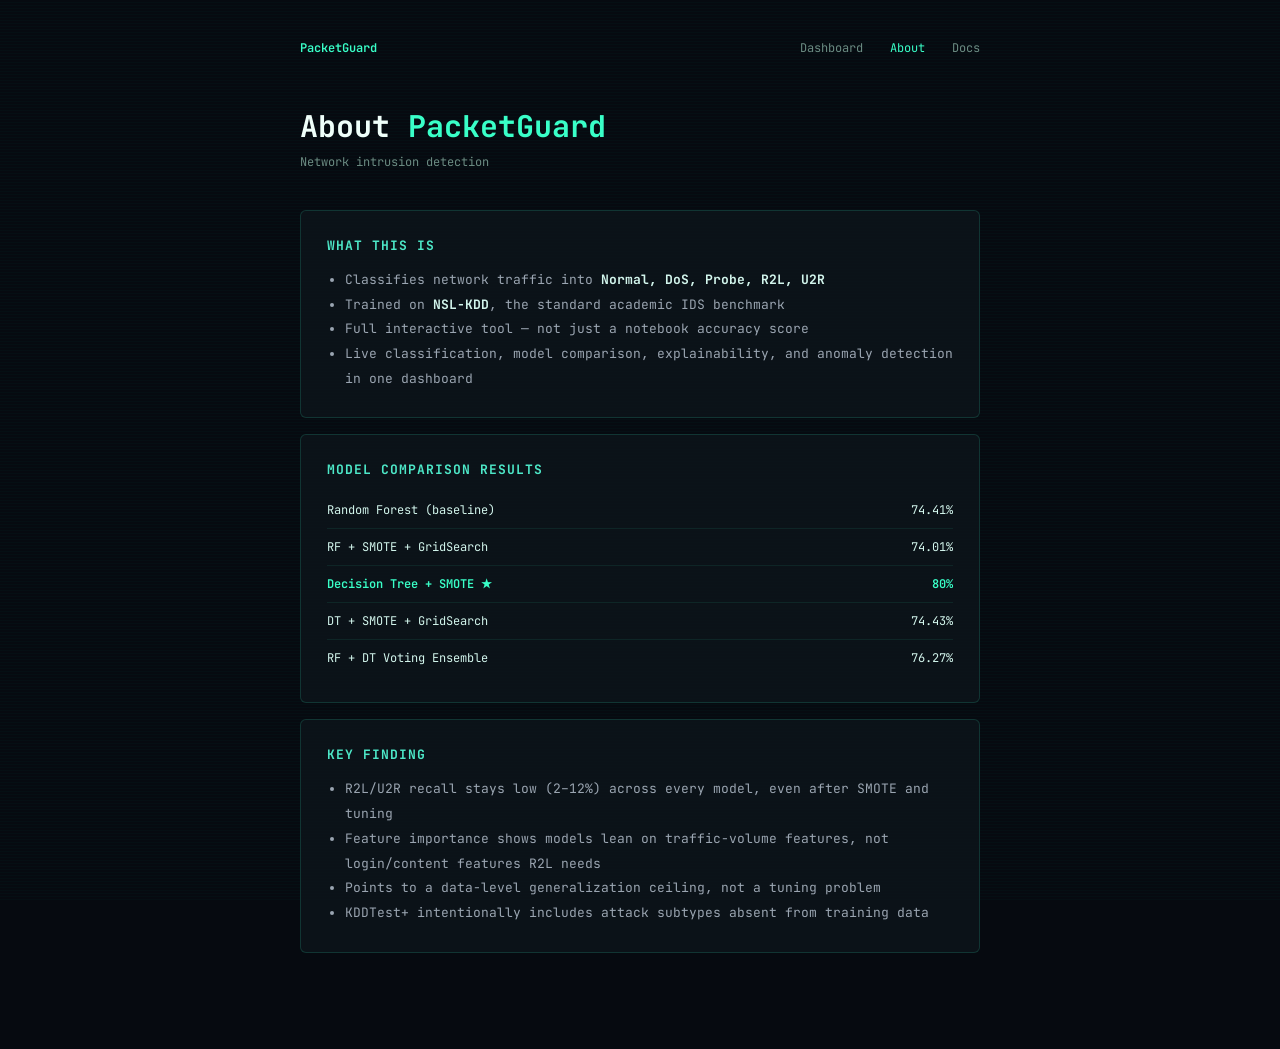
==== templates/about.html @ b3741411 "Update landing stats, about page bullets, remove tech stack" ====
<!DOCTYPE html>
<html>
<head>
    <title>About — PacketGuard</title>
    <link rel="preconnect" href="https://fonts.googleapis.com">
    <link href="https://fonts.googleapis.com/css2?family=JetBrains+Mono:wght@400;500;600;700&display=swap" rel="stylesheet">
    <style>
        * { box-sizing: border-box; }
        html, body {
            margin: 0; min-height: 100vh; font-family: 'JetBrains Mono', monospace;
            background: #060A10; color: #D2F5EC; position: relative;
        }
        body::before {
            content: ""; position: fixed; inset: 0;
            background: repeating-linear-gradient(0deg, rgba(0,255,200,0.025) 0px, rgba(0,255,200,0.025) 1px, transparent 1px, transparent 3px);
            pointer-events: none; z-index: 1;
        }
        .wrap { max-width: 720px; margin: 0 auto; padding: 40px 20px 80px; position: relative; z-index: 2; }
        nav { display: flex; justify-content: space-between; align-items: center; font-size: 12px; margin-bottom: 50px; }
        nav a { color: #6B8B82; text-decoration: none; margin-left: 20px; }
        nav a.active { color: #39FFC8; }
        .brand { color: #39FFC8 !important; font-weight: 600; margin-left: 0 !important; }

        h1 { font-weight: 700; font-size: 30px; color: #EFFFFA; margin: 0 0 8px; }
        h1 span { color: #39FFC8; }
        .subhead { font-size: 12px; color: #6B8B82; margin: 0 0 40px; }

        .card {
            background: rgba(13,20,26,0.85); border: 1px solid rgba(57,255,200,0.15);
            border-radius: 6px; padding: 26px; margin-bottom: 16px;
        }
        .card h2 {
            font-size: 13px; text-transform: uppercase; letter-spacing: 1px;
            color: #4DE8C8; margin: 0 0 14px;
        }
        .card ul { font-size: 13px; color: #9AA5B1; line-height: 1.9; margin: 0; padding-left: 18px; }
        .card ul strong { color: #D2F5EC; }

        .comparison-row {
            display: flex; justify-content: space-between; font-size: 12px;
            padding: 10px 0; border-bottom: 1px solid rgba(57,255,200,0.08);
        }
        .comparison-row:last-child { border-bottom: none; }
        .comparison-row .best { color: #39FFC8; font-weight: 600; }
    </style>
</head>
<body>
<div class="wrap">
    <nav>
        <a href="/" class="brand">PacketGuard</a>
        <div>
            <a href="/dashboard">Dashboard</a>
            <a href="/about" class="active">About</a>
            <a href="/docs">Docs</a>
        </div>
    </nav>

    <h1>About <span>PacketGuard</span></h1>
    <p class="subhead">Network intrusion detection</p>

    <div class="card">
        <h2>What This Is</h2>
        <ul>
            <li>Classifies network traffic into <strong>Normal, DoS, Probe, R2L, U2R</strong></li>
            <li>Trained on <strong>NSL-KDD</strong>, the standard academic IDS benchmark</li>
            <li>Full interactive tool — not just a notebook accuracy score</li>
            <li>Live classification, model comparison, explainability, and anomaly detection in one dashboard</li>
        </ul>
    </div>

    <div class="card">
        <h2>Model Comparison Results</h2>
        <div class="comparison-row"><span>Random Forest (baseline)</span><span>74.41%</span></div>
        <div class="comparison-row"><span>RF + SMOTE + GridSearch</span><span>74.01%</span></div>
        <div class="comparison-row"><span class="best">Decision Tree + SMOTE ★</span><span class="best">80%</span></div>
        <div class="comparison-row"><span>DT + SMOTE + GridSearch</span><span>74.43%</span></div>
        <div class="comparison-row"><span>RF + DT Voting Ensemble</span><span>76.27%</span></div>
    </div>

    <div class="card">
        <h2>Key Finding</h2>
        <ul>
            <li>R2L/U2R recall stays low (2–12%) across every model, even after SMOTE and tuning</li>
            <li>Feature importance shows models lean on traffic-volume features, not login/content features R2L needs</li>
            <li>Points to a data-level generalization ceiling, not a tuning problem</li>
            <li>KDDTest+ intentionally includes attack subtypes absent from training data</li>
        </ul>
    </div>
</div>
</body>
</html>
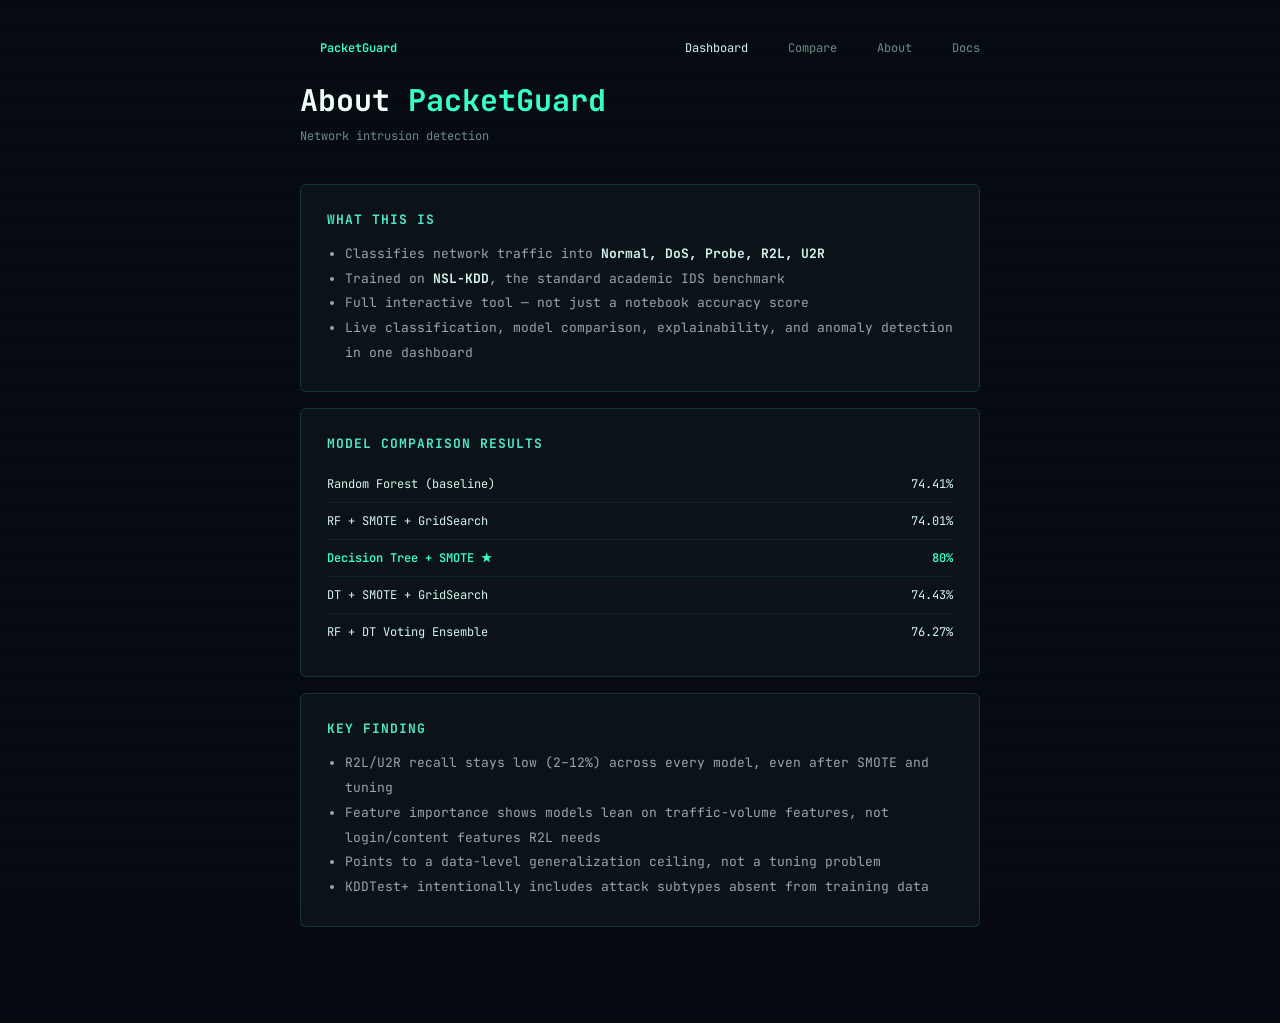
==== commit d0844f8b: "Update landing stats, about page bullets, remove tech stack" ====
--- a/templates/about.html
+++ b/templates/about.html
@@ -46,14 +46,17 @@
 </head>
 <body>
 <div class="wrap">
-    <nav>
-        <a href="/" class="brand">PacketGuard</a>
-        <div>
-            <a href="/dashboard">Dashboard</a>
-            <a href="/about" class="active">About</a>
-            <a href="/docs">Docs</a>
-        </div>
-    </nav>
+    <nav style="max-width:720px; margin:0 auto 24px; display:flex; justify-content:space-between; align-items:center; font-size:12px; position:relative; z-index:2;">
+    <a href="/" style="color:#39FFC8; text-decoration:none; font-weight:600;">
+        PacketGuard
+    </a>
+    <div style="display:flex; gap:20px;">
+        <a href="/dashboard" style="color:#D2F5EC; text-decoration:none;">Dashboard</a>
+        <a href="/compare" style="color:#6B8B82; text-decoration:none;">Compare</a>
+        <a href="/about" style="color:#6B8B82; text-decoration:none;">About</a>
+        <a href="/docs" style="color:#6B8B82; text-decoration:none;">Docs</a>
+    </div>
+</nav>
 
     <h1>About <span>PacketGuard</span></h1>
     <p class="subhead">Network intrusion detection</p>
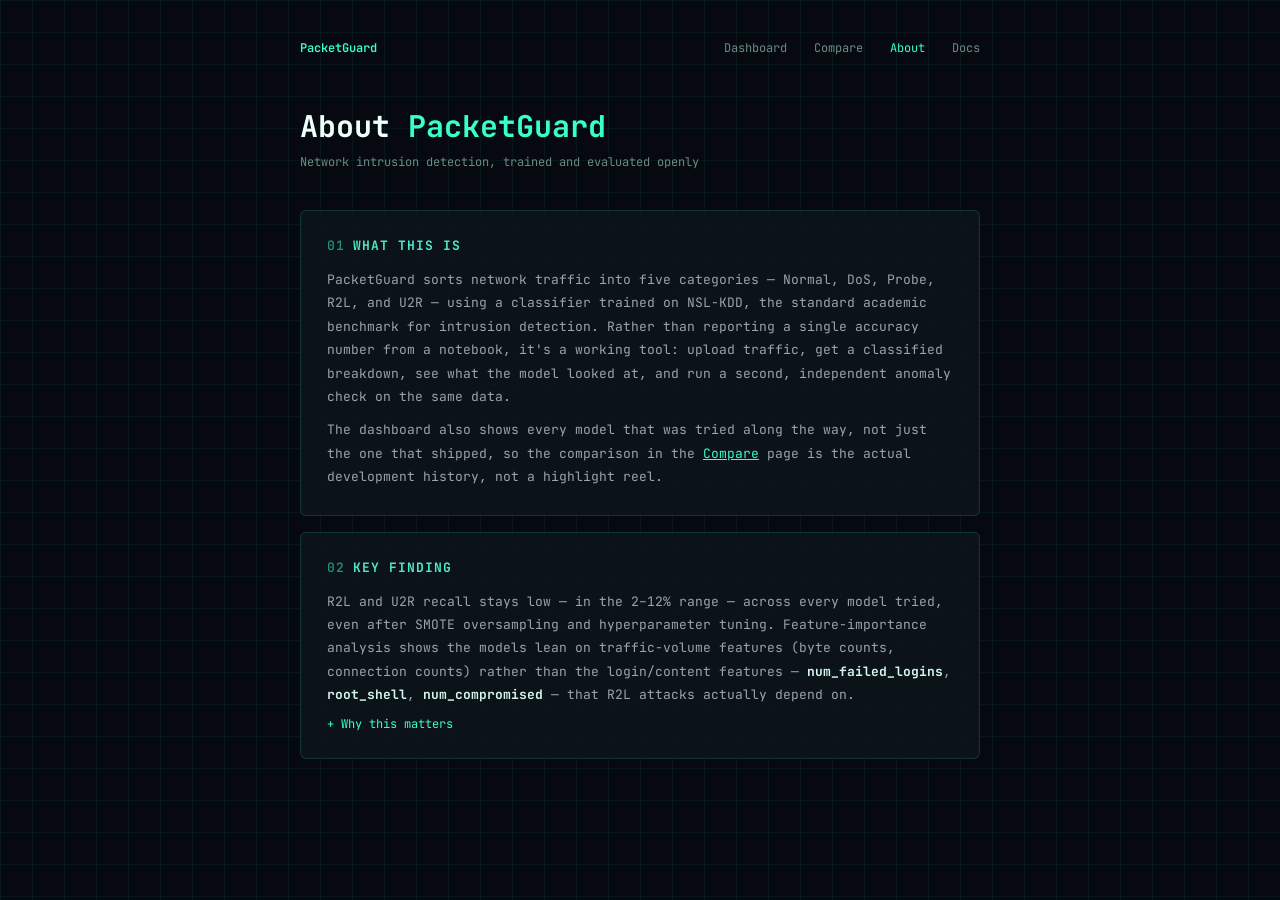
==== commit 45cf9067: "Update visuals" ====
--- a/templates/about.html
+++ b/templates/about.html
@@ -12,7 +12,10 @@
         }
         body::before {
             content: ""; position: fixed; inset: 0;
-            background: repeating-linear-gradient(0deg, rgba(0,255,200,0.025) 0px, rgba(0,255,200,0.025) 1px, transparent 1px, transparent 3px);
+            background-image:
+                linear-gradient(rgba(57,255,200,0.05) 1px, transparent 1px),
+                linear-gradient(90deg, rgba(57,255,200,0.05) 1px, transparent 1px);
+            background-size: 32px 32px;
             pointer-events: none; z-index: 1;
         }
         .wrap { max-width: 720px; margin: 0 auto; padding: 40px 20px 80px; position: relative; z-index: 2; }
@@ -31,63 +34,68 @@
         }
         .card h2 {
             font-size: 13px; text-transform: uppercase; letter-spacing: 1px;
-            color: #4DE8C8; margin: 0 0 14px;
+            color: #4DE8C8; margin: 0 0 14px; display: flex; align-items: center;
         }
-        .card ul { font-size: 13px; color: #9AA5B1; line-height: 1.9; margin: 0; padding-left: 18px; }
-        .card ul strong { color: #D2F5EC; }
+        .sec-num { color: #39FFC8; opacity: 0.55; margin-right: 8px; font-weight: 500; }
+        .card p, .card ul { font-size: 13px; color: #9AA5B1; line-height: 1.8; margin: 0 0 10px; padding-left: 0; }
+        .card ul { padding-left: 18px; }
+        .card p:last-child, .card ul:last-child { margin-bottom: 0; }
+        .card strong { color: #D2F5EC; }
 
-        .comparison-row {
-            display: flex; justify-content: space-between; font-size: 12px;
-            padding: 10px 0; border-bottom: 1px solid rgba(57,255,200,0.08);
+        details.exp summary { list-style: none; cursor: pointer; color: #39FFC8; font-size: 12px; margin-top: 4px; }
+        details.exp summary::-webkit-details-marker { display: none; }
+        details.exp summary::before { content: "+ "; }
+        details.exp[open] summary::before { content: "– "; }
+        details.exp .exp-body {
+            font-size: 12px; color: #8FB5AC; line-height: 1.7; margin-top: 10px;
+            padding-top: 10px; border-top: 1px solid rgba(57,255,200,0.08);
         }
-        .comparison-row:last-child { border-bottom: none; }
-        .comparison-row .best { color: #39FFC8; font-weight: 600; }
     </style>
 </head>
 <body>
 <div class="wrap">
-    <nav style="max-width:720px; margin:0 auto 24px; display:flex; justify-content:space-between; align-items:center; font-size:12px; position:relative; z-index:2;">
-    <a href="/" style="color:#39FFC8; text-decoration:none; font-weight:600;">
-        PacketGuard
-    </a>
-    <div style="display:flex; gap:20px;">
-        <a href="/dashboard" style="color:#D2F5EC; text-decoration:none;">Dashboard</a>
-        <a href="/compare" style="color:#6B8B82; text-decoration:none;">Compare</a>
-        <a href="/about" style="color:#6B8B82; text-decoration:none;">About</a>
-        <a href="/docs" style="color:#6B8B82; text-decoration:none;">Docs</a>
-    </div>
-</nav>
+    <nav>
+        <a href="/" class="brand">PacketGuard</a>
+        <div>
+            <a href="/dashboard">Dashboard</a>
+            <a href="/compare">Compare</a>
+            <a href="/about" class="active">About</a>
+            <a href="/docs">Docs</a>
+        </div>
+    </nav>
 
     <h1>About <span>PacketGuard</span></h1>
-    <p class="subhead">Network intrusion detection</p>
+    <p class="subhead">Network intrusion detection, trained and evaluated openly</p>
 
     <div class="card">
-        <h2>What This Is</h2>
-        <ul>
-            <li>Classifies network traffic into <strong>Normal, DoS, Probe, R2L, U2R</strong></li>
-            <li>Trained on <strong>NSL-KDD</strong>, the standard academic IDS benchmark</li>
-            <li>Full interactive tool — not just a notebook accuracy score</li>
-            <li>Live classification, model comparison, explainability, and anomaly detection in one dashboard</li>
-        </ul>
+        <h2><span class="sec-num">01</span>What This Is</h2>
+        <p>PacketGuard sorts network traffic into five categories — Normal, DoS, Probe, R2L,
+        and U2R — using a classifier trained on NSL-KDD, the standard academic benchmark for
+        intrusion detection. Rather than reporting a single accuracy number from a notebook,
+        it's a working tool: upload traffic, get a classified breakdown, see what the model
+        looked at, and run a second, independent anomaly check on the same data.</p>
+        <p>The dashboard also shows every model that was tried along the way, not just the one
+        that shipped, so the comparison in the <a href="/compare" style="color:#39FFC8;">Compare</a>
+        page is the actual development history, not a highlight reel.</p>
     </div>
 
     <div class="card">
-        <h2>Model Comparison Results</h2>
-        <div class="comparison-row"><span>Random Forest (baseline)</span><span>74.41%</span></div>
-        <div class="comparison-row"><span>RF + SMOTE + GridSearch</span><span>74.01%</span></div>
-        <div class="comparison-row"><span class="best">Decision Tree + SMOTE ★</span><span class="best">80%</span></div>
-        <div class="comparison-row"><span>DT + SMOTE + GridSearch</span><span>74.43%</span></div>
-        <div class="comparison-row"><span>RF + DT Voting Ensemble</span><span>76.27%</span></div>
-    </div>
-
-    <div class="card">
-        <h2>Key Finding</h2>
-        <ul>
-            <li>R2L/U2R recall stays low (2–12%) across every model, even after SMOTE and tuning</li>
-            <li>Feature importance shows models lean on traffic-volume features, not login/content features R2L needs</li>
-            <li>Points to a data-level generalization ceiling, not a tuning problem</li>
-            <li>KDDTest+ intentionally includes attack subtypes absent from training data</li>
-        </ul>
+        <h2><span class="sec-num">02</span>Key Finding</h2>
+        <p>R2L and U2R recall stays low — in the 2–12% range — across every model tried, even
+        after SMOTE oversampling and hyperparameter tuning. Feature-importance analysis shows
+        the models lean on traffic-volume features (byte counts, connection counts) rather than
+        the login/content features — <strong>num_failed_logins</strong>, <strong>root_shell</strong>,
+        <strong>num_compromised</strong> — that R2L attacks actually depend on.</p>
+        <details class="exp">
+            <summary>Why this matters</summary>
+            <div class="exp-body">
+                This points to a data-level ceiling rather than a tuning problem: NSL-KDD's
+                <strong>KDDTest+</strong> split intentionally includes attack subtypes that never
+                appear in training, specifically to expose models that only memorize known
+                patterns instead of generalizing. No amount of hyperparameter search fixes a gap
+                in what the training data contains.
+            </div>
+        </details>
     </div>
 </div>
 </body>
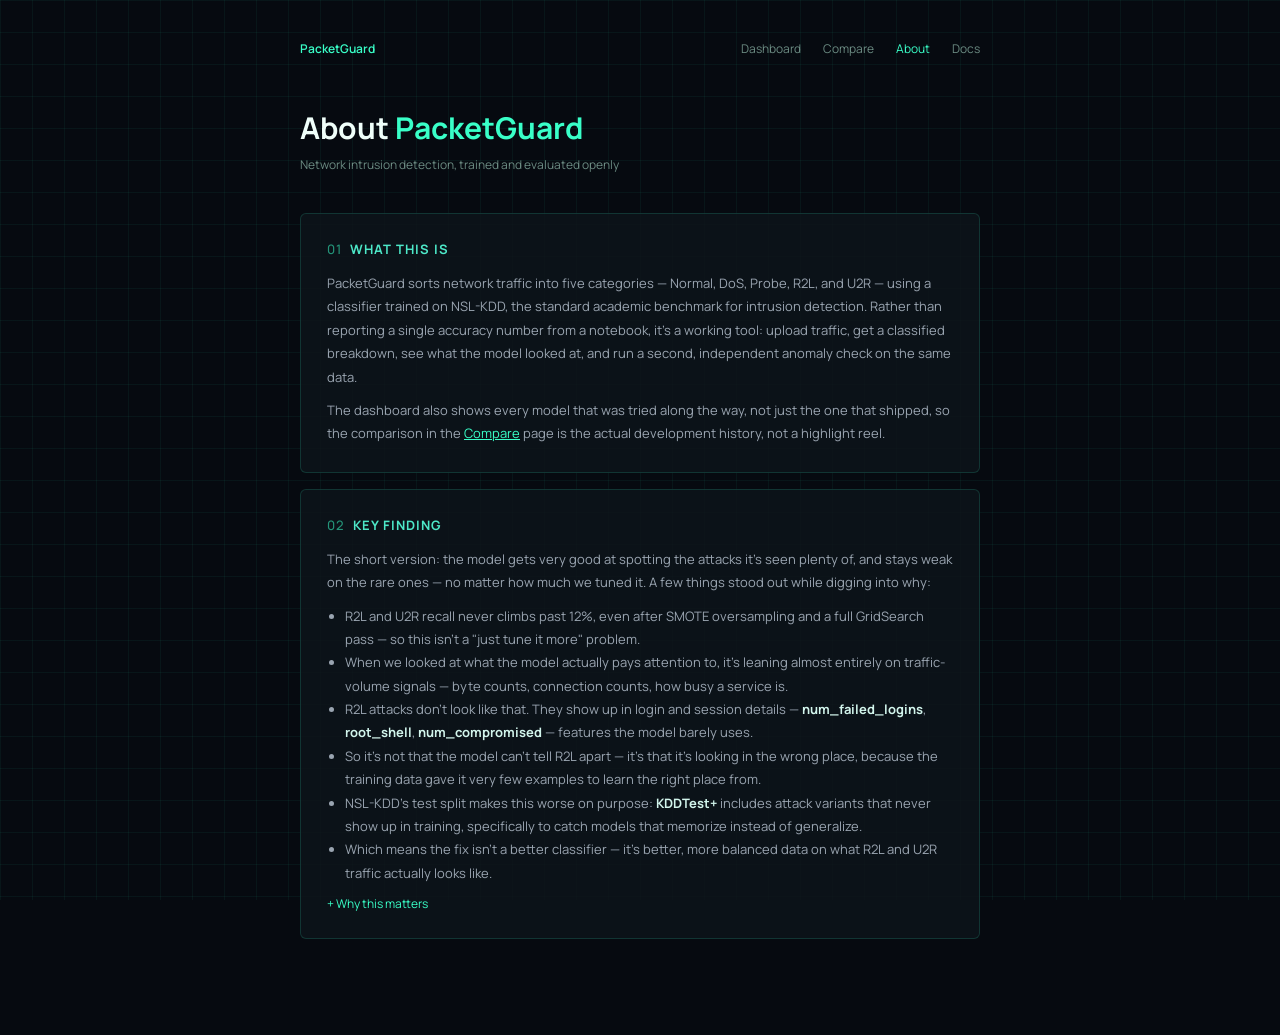
==== commit 37b1f5df: "Update visuals" ====
--- a/templates/about.html
+++ b/templates/about.html
@@ -3,11 +3,11 @@
 <head>
     <title>About — PacketGuard</title>
     <link rel="preconnect" href="https://fonts.googleapis.com">
-    <link href="https://fonts.googleapis.com/css2?family=JetBrains+Mono:wght@400;500;600;700&display=swap" rel="stylesheet">
+    <link href="https://fonts.googleapis.com/css2?family=Manrope:wght@400;500;600;700;800&display=swap" rel="stylesheet">
     <style>
         * { box-sizing: border-box; }
         html, body {
-            margin: 0; min-height: 100vh; font-family: 'JetBrains Mono', monospace;
+            margin: 0; min-height: 100vh; font-family: 'Manrope', sans-serif;
             background: #060A10; color: #D2F5EC; position: relative;
         }
         body::before {
@@ -50,6 +50,16 @@
             font-size: 12px; color: #8FB5AC; line-height: 1.7; margin-top: 10px;
             padding-top: 10px; border-top: 1px solid rgba(57,255,200,0.08);
         }
+
+        @keyframes popJump {
+            0% { opacity: 0; transform: translateY(36px) scale(0.9); }
+            55% { opacity: 1; transform: translateY(-8px) scale(1.03); }
+            75% { transform: translateY(3px) scale(0.99); }
+            100% { opacity: 1; transform: translateY(0) scale(1); }
+        }
+        .pop { opacity: 0; animation: popJump 0.7s cubic-bezier(.34,1.56,.64,1) forwards; }
+        .card.pop:nth-of-type(1) { animation-delay: 0.05s; }
+        .card.pop:nth-of-type(2) { animation-delay: 0.15s; }
     </style>
 </head>
 <body>
@@ -67,7 +77,7 @@
     <h1>About <span>PacketGuard</span></h1>
     <p class="subhead">Network intrusion detection, trained and evaluated openly</p>
 
-    <div class="card">
+    <div class="card pop">
         <h2><span class="sec-num">01</span>What This Is</h2>
         <p>PacketGuard sorts network traffic into five categories — Normal, DoS, Probe, R2L,
         and U2R — using a classifier trained on NSL-KDD, the standard academic benchmark for
@@ -79,21 +89,38 @@
         page is the actual development history, not a highlight reel.</p>
     </div>
 
-    <div class="card">
+    <div class="card pop">
         <h2><span class="sec-num">02</span>Key Finding</h2>
-        <p>R2L and U2R recall stays low — in the 2–12% range — across every model tried, even
-        after SMOTE oversampling and hyperparameter tuning. Feature-importance analysis shows
-        the models lean on traffic-volume features (byte counts, connection counts) rather than
-        the login/content features — <strong>num_failed_logins</strong>, <strong>root_shell</strong>,
-        <strong>num_compromised</strong> — that R2L attacks actually depend on.</p>
+        <p>The short version: the model gets very good at spotting the attacks it's seen
+        plenty of, and stays weak on the rare ones — no matter how much we tuned it. A few
+        things stood out while digging into why:</p>
+        <ul>
+            <li>R2L and U2R recall never climbs past 12%, even after SMOTE oversampling and a
+            full GridSearch pass — so this isn't a "just tune it more" problem.</li>
+            <li>When we looked at what the model actually pays attention to, it's leaning
+            almost entirely on traffic-volume signals — byte counts, connection counts, how
+            busy a service is.</li>
+            <li>R2L attacks don't look like that. They show up in login and session details —
+            <strong>num_failed_logins</strong>, <strong>root_shell</strong>,
+            <strong>num_compromised</strong> — features the model barely uses.</li>
+            <li>So it's not that the model can't tell R2L apart — it's that it's looking in
+            the wrong place, because the training data gave it very few examples to learn the
+            right place from.</li>
+            <li>NSL-KDD's test split makes this worse on purpose: <strong>KDDTest+</strong>
+            includes attack variants that never show up in training, specifically to catch
+            models that memorize instead of generalize.</li>
+            <li>Which means the fix isn't a better classifier — it's better, more balanced
+            data on what R2L and U2R traffic actually looks like.</li>
+        </ul>
         <details class="exp">
             <summary>Why this matters</summary>
             <div class="exp-body">
-                This points to a data-level ceiling rather than a tuning problem: NSL-KDD's
-                <strong>KDDTest+</strong> split intentionally includes attack subtypes that never
-                appear in training, specifically to expose models that only memorize known
-                patterns instead of generalizing. No amount of hyperparameter search fixes a gap
-                in what the training data contains.
+                This is the difference between a tuning problem and a data problem, and it
+                changes what you'd try next. Throwing more grid search at this model won't
+                move the needle — what would help is either collecting more R2L/U2R examples,
+                engineering features closer to what those attacks actually change, or accepting
+                that a supervised classifier alone won't catch them and leaning harder on the
+                anomaly-detection path instead.
             </div>
         </details>
     </div>
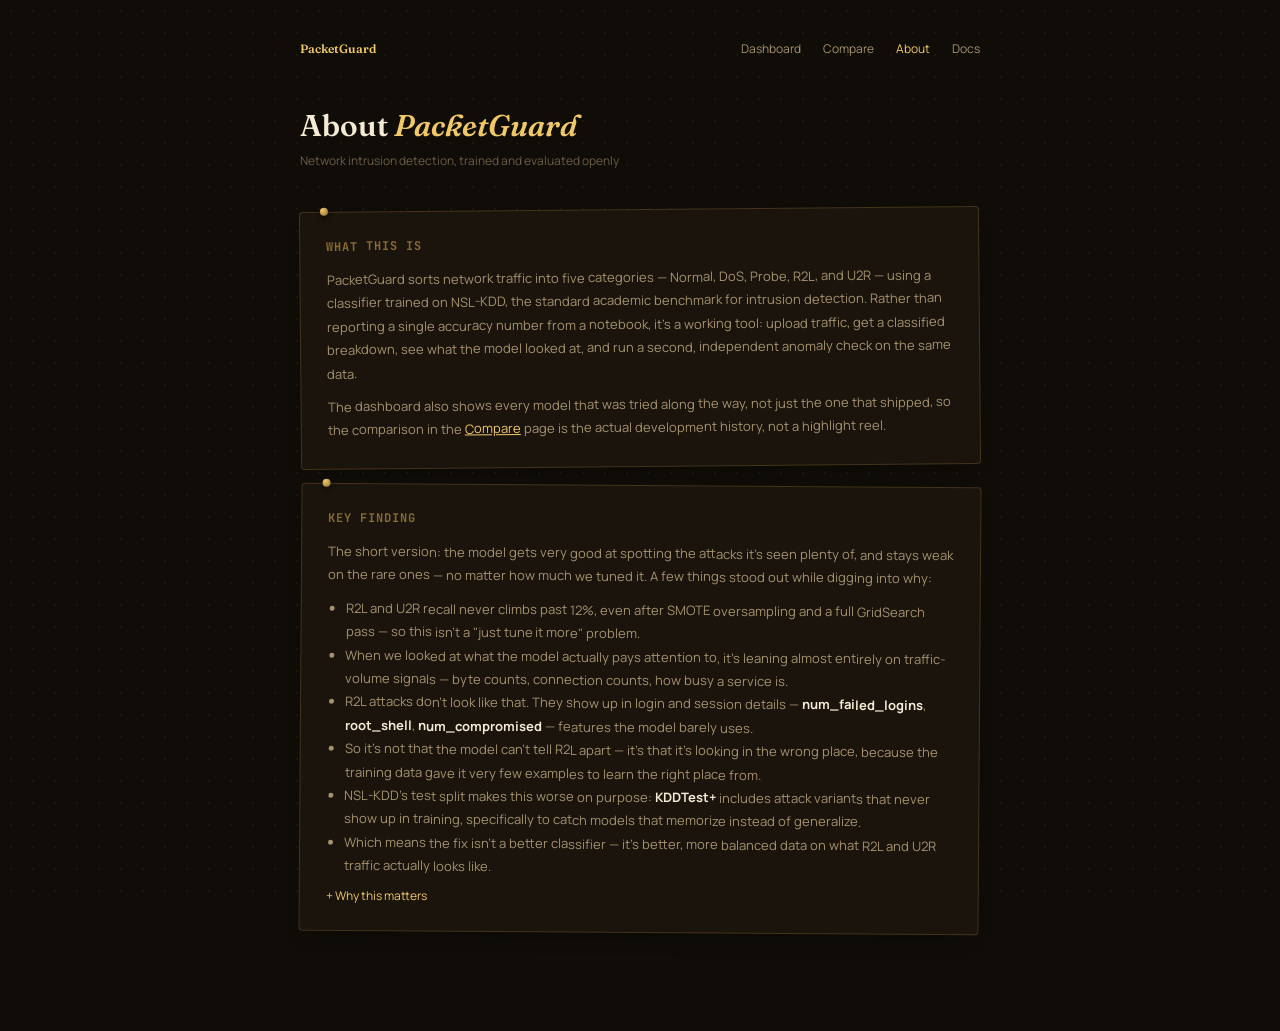
==== commit 7a480126: "Update visuals" ====
--- a/templates/about.html
+++ b/templates/about.html
@@ -3,59 +3,81 @@
 <head>
     <title>About — PacketGuard</title>
     <link rel="preconnect" href="https://fonts.googleapis.com">
-    <link href="https://fonts.googleapis.com/css2?family=Manrope:wght@400;500;600;700;800&display=swap" rel="stylesheet">
+    <link href="https://fonts.googleapis.com/css2?family=Fraunces:opsz,wght@9..144,500;9..144,600;9..144,700&family=Manrope:wght@400;500;600;700;800&family=JetBrains+Mono:wght@500;600;700&display=swap" rel="stylesheet">
     <style>
         * { box-sizing: border-box; }
+        :root {
+            --bg: #100D08;
+            --panel: rgba(28,22,14,0.88);
+            --panel-border: rgba(212,164,78,0.22);
+            --gold: #D4A24E;
+            --gold-bright: #F0C868;
+            --gold-dim: #8A6B32;
+            --ink: #F5EAD3;
+            --ink-dim: #A6926E;
+            --ink-faint: #6B5D45;
+        }
         html, body {
             margin: 0; min-height: 100vh; font-family: 'Manrope', sans-serif;
-            background: #060A10; color: #D2F5EC; position: relative;
+            background: var(--bg); color: var(--ink); position: relative;
         }
         body::before {
             content: ""; position: fixed; inset: 0;
-            background-image:
-                linear-gradient(rgba(57,255,200,0.05) 1px, transparent 1px),
-                linear-gradient(90deg, rgba(57,255,200,0.05) 1px, transparent 1px);
-            background-size: 32px 32px;
+            background-image: radial-gradient(rgba(212,164,78,0.07) 1px, transparent 1px);
+            background-size: 22px 22px;
             pointer-events: none; z-index: 1;
         }
         .wrap { max-width: 720px; margin: 0 auto; padding: 40px 20px 80px; position: relative; z-index: 2; }
         nav { display: flex; justify-content: space-between; align-items: center; font-size: 12px; margin-bottom: 50px; }
-        nav a { color: #6B8B82; text-decoration: none; margin-left: 20px; }
-        nav a.active { color: #39FFC8; }
-        .brand { color: #39FFC8 !important; font-weight: 600; margin-left: 0 !important; }
+        nav a { color: var(--ink-dim); text-decoration: none; margin-left: 20px; }
+        nav a.active { color: var(--gold-bright); }
+        .brand { color: var(--gold-bright) !important; font-family: 'Fraunces', serif; font-weight: 600; margin-left: 0 !important; }
 
-        h1 { font-weight: 700; font-size: 30px; color: #EFFFFA; margin: 0 0 8px; }
-        h1 span { color: #39FFC8; }
-        .subhead { font-size: 12px; color: #6B8B82; margin: 0 0 40px; }
+        h1 { font-family: 'Fraunces', serif; font-weight: 600; font-size: 30px; color: var(--ink); margin: 0 0 8px; }
+        h1 span { color: var(--gold-bright); font-style: italic; }
+        .subhead { font-size: 12px; color: var(--ink-faint); margin: 0 0 40px; }
 
         .card {
-            background: rgba(13,20,26,0.85); border: 1px solid rgba(57,255,200,0.15);
-            border-radius: 6px; padding: 26px; margin-bottom: 16px;
+            background: var(--panel); border: 1px solid var(--panel-border);
+            border-radius: 4px; padding: 26px; margin-bottom: 18px; position: relative;
+            box-shadow: 0 10px 24px -16px rgba(0,0,0,0.6);
+            transition: transform 0.2s ease;
         }
+        .card::before {
+            content: ""; position: absolute; top: -5px; left: 20px;
+            width: 8px; height: 8px; border-radius: 50%;
+            background: radial-gradient(circle at 35% 30%, var(--gold-bright), var(--gold-dim));
+            box-shadow: 0 2px 5px rgba(0,0,0,0.5);
+        }
+        .card:hover { transform: rotate(0deg) translateY(-2px) !important; }
         .card h2 {
-            font-size: 13px; text-transform: uppercase; letter-spacing: 1px;
-            color: #4DE8C8; margin: 0 0 14px; display: flex; align-items: center;
+            font-family: 'JetBrains Mono', monospace;
+            font-size: 12px; text-transform: uppercase; letter-spacing: 1px;
+            color: var(--gold-dim); margin: 0 0 14px; display: flex; align-items: center;
         }
-        .sec-num { color: #39FFC8; opacity: 0.55; margin-right: 8px; font-weight: 500; }
-        .card p, .card ul { font-size: 13px; color: #9AA5B1; line-height: 1.8; margin: 0 0 10px; padding-left: 0; }
+        .card p, .card ul { font-size: 13px; color: var(--ink-dim); line-height: 1.8; margin: 0 0 10px; padding-left: 0; }
         .card ul { padding-left: 18px; }
         .card p:last-child, .card ul:last-child { margin-bottom: 0; }
-        .card strong { color: #D2F5EC; }
+        .card strong { color: var(--ink); }
 
-        details.exp summary { list-style: none; cursor: pointer; color: #39FFC8; font-size: 12px; margin-top: 4px; }
+        details.exp summary { list-style: none; cursor: pointer; color: var(--gold-bright); font-size: 12px; margin-top: 4px; }
         details.exp summary::-webkit-details-marker { display: none; }
         details.exp summary::before { content: "+ "; }
         details.exp[open] summary::before { content: "– "; }
         details.exp .exp-body {
-            font-size: 12px; color: #8FB5AC; line-height: 1.7; margin-top: 10px;
-            padding-top: 10px; border-top: 1px solid rgba(57,255,200,0.08);
+            font-size: 12px; color: var(--ink-dim); line-height: 1.7; margin-top: 10px;
+            padding-top: 10px; border-top: 1px solid var(--panel-border);
         }
 
+        /* Human, not-in-a-line card placement */
+        .card:nth-of-type(1) { transform: rotate(-0.5deg); }
+        .card:nth-of-type(2) { transform: rotate(0.4deg); margin-top: 6px; }
+
         @keyframes popJump {
-            0% { opacity: 0; transform: translateY(36px) scale(0.9); }
-            55% { opacity: 1; transform: translateY(-8px) scale(1.03); }
-            75% { transform: translateY(3px) scale(0.99); }
-            100% { opacity: 1; transform: translateY(0) scale(1); }
+            0% { opacity: 0; transform: translateY(36px) scale(0.9) rotate(var(--r, 0deg)); }
+            55% { opacity: 1; transform: translateY(-8px) scale(1.03) rotate(var(--r, 0deg)); }
+            75% { transform: translateY(3px) scale(0.99) rotate(var(--r, 0deg)); }
+            100% { opacity: 1; transform: translateY(0) scale(1) rotate(var(--r, 0deg)); }
         }
         .pop { opacity: 0; animation: popJump 0.7s cubic-bezier(.34,1.56,.64,1) forwards; }
         .card.pop:nth-of-type(1) { animation-delay: 0.05s; }
@@ -77,20 +99,20 @@
     <h1>About <span>PacketGuard</span></h1>
     <p class="subhead">Network intrusion detection, trained and evaluated openly</p>
 
-    <div class="card pop">
-        <h2><span class="sec-num">01</span>What This Is</h2>
+    <div class="card pop" style="--r: -0.5deg;">
+        <h2>What This Is</h2>
         <p>PacketGuard sorts network traffic into five categories — Normal, DoS, Probe, R2L,
         and U2R — using a classifier trained on NSL-KDD, the standard academic benchmark for
         intrusion detection. Rather than reporting a single accuracy number from a notebook,
         it's a working tool: upload traffic, get a classified breakdown, see what the model
         looked at, and run a second, independent anomaly check on the same data.</p>
         <p>The dashboard also shows every model that was tried along the way, not just the one
-        that shipped, so the comparison in the <a href="/compare" style="color:#39FFC8;">Compare</a>
+        that shipped, so the comparison in the <a href="/compare" style="color:#F0C868;">Compare</a>
         page is the actual development history, not a highlight reel.</p>
     </div>
 
-    <div class="card pop">
-        <h2><span class="sec-num">02</span>Key Finding</h2>
+    <div class="card pop" style="--r: 0.4deg;">
+        <h2>Key Finding</h2>
         <p>The short version: the model gets very good at spotting the attacks it's seen
         plenty of, and stays weak on the rare ones — no matter how much we tuned it. A few
         things stood out while digging into why:</p>
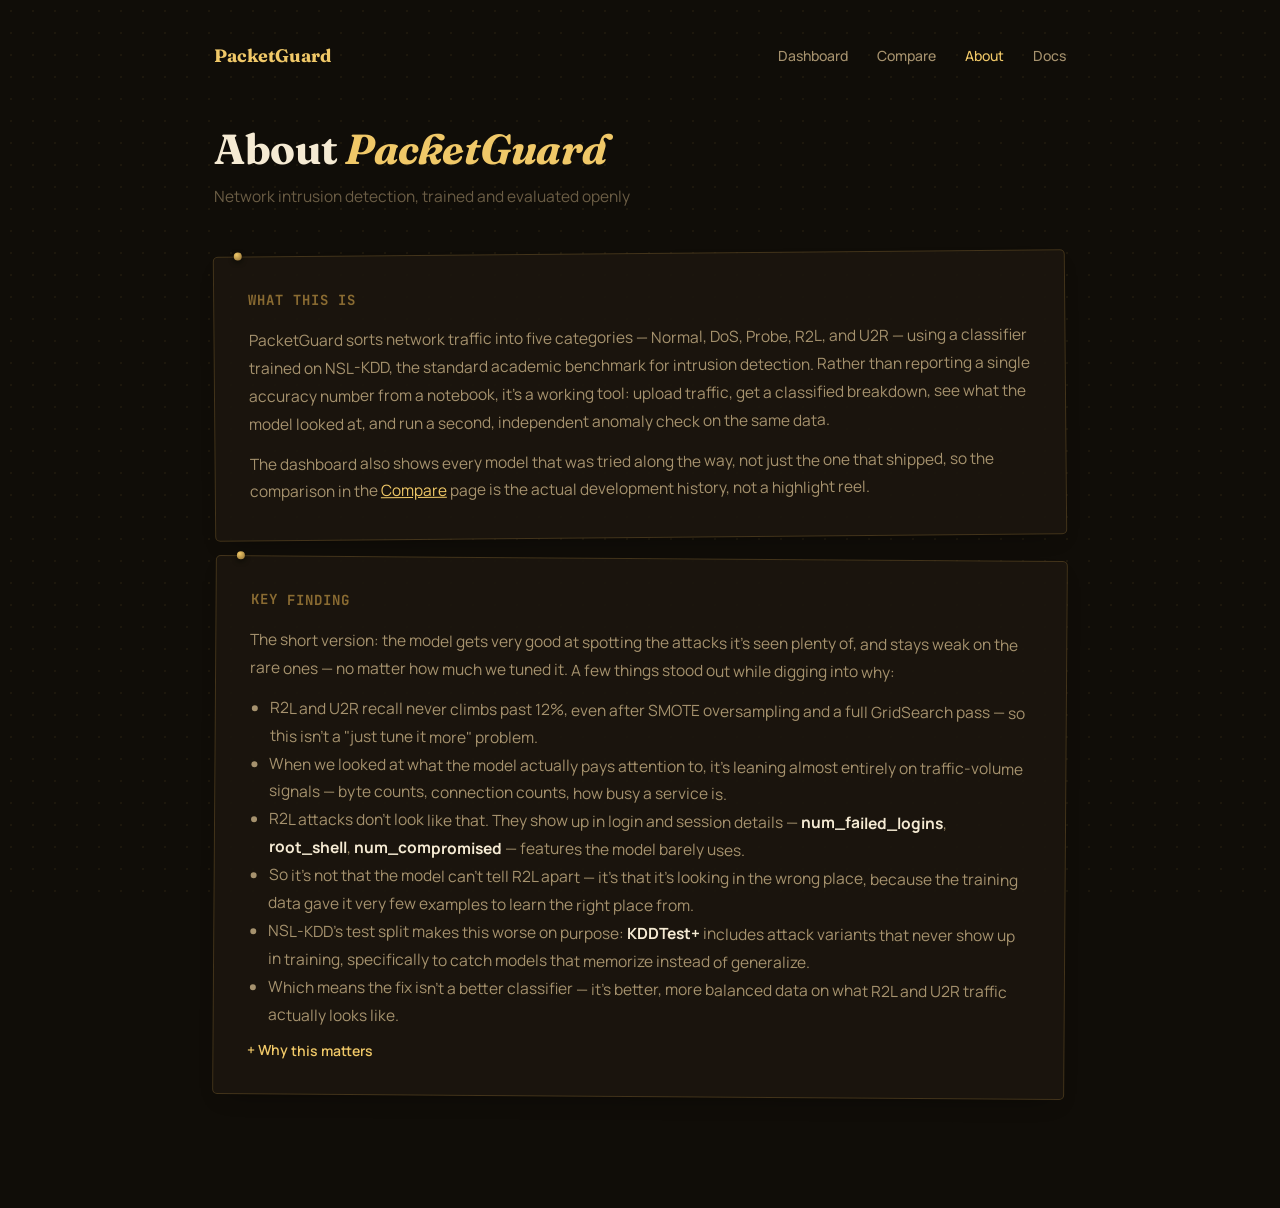
==== commit dfa06d6d: "ui improvemenr" ====
--- a/templates/about.html
+++ b/templates/about.html
@@ -27,19 +27,19 @@
             background-size: 22px 22px;
             pointer-events: none; z-index: 1;
         }
-        .wrap { max-width: 720px; margin: 0 auto; padding: 40px 20px 80px; position: relative; z-index: 2; }
-        nav { display: flex; justify-content: space-between; align-items: center; font-size: 12px; margin-bottom: 50px; }
-        nav a { color: var(--ink-dim); text-decoration: none; margin-left: 20px; }
+        .wrap { max-width: 900px; margin: 0 auto; padding: 44px 24px 90px; position: relative; z-index: 2; }
+        nav { display: flex; justify-content: space-between; align-items: center; font-size: 14px; margin-bottom: 56px; }
+        nav a { color: var(--ink-dim); text-decoration: none; margin-left: 26px; font-weight: 500; }
         nav a.active { color: var(--gold-bright); }
-        .brand { color: var(--gold-bright) !important; font-family: 'Fraunces', serif; font-weight: 600; margin-left: 0 !important; }
+        .brand { color: var(--gold-bright) !important; font-family: 'Fraunces', serif; font-weight: 700; font-size: 18px; margin-left: 0 !important; }
 
-        h1 { font-family: 'Fraunces', serif; font-weight: 600; font-size: 30px; color: var(--ink); margin: 0 0 8px; }
+        h1 { font-family: 'Fraunces', serif; font-weight: 700; font-size: 42px; color: var(--ink); margin: 0 0 10px; letter-spacing: -0.5px; }
         h1 span { color: var(--gold-bright); font-style: italic; }
-        .subhead { font-size: 12px; color: var(--ink-faint); margin: 0 0 40px; }
+        .subhead { font-size: 15.5px; color: var(--ink-faint); margin: 0 0 46px; }
 
         .card {
             background: var(--panel); border: 1px solid var(--panel-border);
-            border-radius: 4px; padding: 26px; margin-bottom: 18px; position: relative;
+            border-radius: 5px; padding: 34px; margin-bottom: 20px; position: relative;
             box-shadow: 0 10px 24px -16px rgba(0,0,0,0.6);
             transition: transform 0.2s ease;
         }
@@ -52,21 +52,21 @@
         .card:hover { transform: rotate(0deg) translateY(-2px) !important; }
         .card h2 {
             font-family: 'JetBrains Mono', monospace;
-            font-size: 12px; text-transform: uppercase; letter-spacing: 1px;
-            color: var(--gold-dim); margin: 0 0 14px; display: flex; align-items: center;
+            font-size: 14px; text-transform: uppercase; letter-spacing: 1px;
+            color: var(--gold-dim); margin: 0 0 18px; display: flex; align-items: center;
         }
-        .card p, .card ul { font-size: 13px; color: var(--ink-dim); line-height: 1.8; margin: 0 0 10px; padding-left: 0; }
-        .card ul { padding-left: 18px; }
+        .card p, .card ul { font-size: 15.5px; color: var(--ink-dim); line-height: 1.8; margin: 0 0 12px; padding-left: 0; }
+        .card ul { padding-left: 20px; }
         .card p:last-child, .card ul:last-child { margin-bottom: 0; }
         .card strong { color: var(--ink); }
 
-        details.exp summary { list-style: none; cursor: pointer; color: var(--gold-bright); font-size: 12px; margin-top: 4px; }
+        details.exp summary { list-style: none; cursor: pointer; color: var(--gold-bright); font-size: 14px; font-weight: 600; margin-top: 6px; }
         details.exp summary::-webkit-details-marker { display: none; }
         details.exp summary::before { content: "+ "; }
         details.exp[open] summary::before { content: "– "; }
         details.exp .exp-body {
-            font-size: 12px; color: var(--ink-dim); line-height: 1.7; margin-top: 10px;
-            padding-top: 10px; border-top: 1px solid var(--panel-border);
+            font-size: 14.5px; color: var(--ink-dim); line-height: 1.75; margin-top: 12px;
+            padding-top: 12px; border-top: 1px solid var(--panel-border);
         }
 
         /* Human, not-in-a-line card placement */
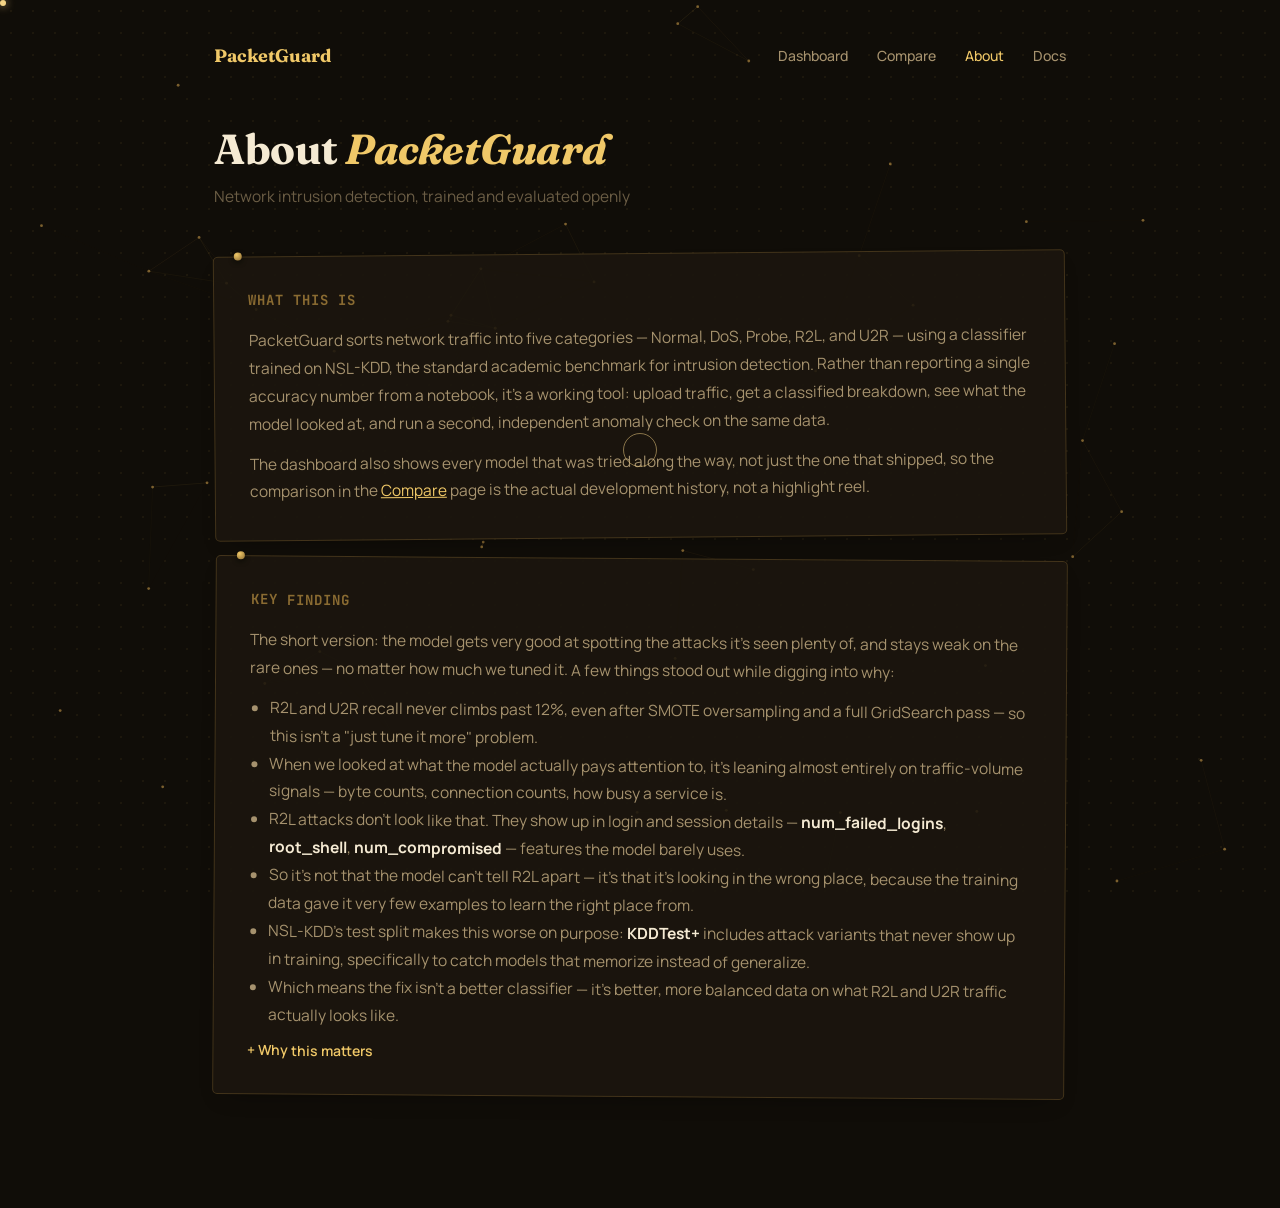
==== commit 446ef0a4: "ui improvement" ====
--- a/templates/about.html
+++ b/templates/about.html
@@ -4,6 +4,7 @@
     <title>About — PacketGuard</title>
     <link rel="preconnect" href="https://fonts.googleapis.com">
     <link href="https://fonts.googleapis.com/css2?family=Fraunces:opsz,wght@9..144,500;9..144,600;9..144,700&family=Manrope:wght@400;500;600;700;800&family=JetBrains+Mono:wght@500;600;700&display=swap" rel="stylesheet">
+    <link rel="stylesheet" href="/static/fx.css">
     <style>
         * { box-sizing: border-box; }
         :root {
@@ -69,7 +70,6 @@
             padding-top: 12px; border-top: 1px solid var(--panel-border);
         }
 
-        /* Human, not-in-a-line card placement */
         .card:nth-of-type(1) { transform: rotate(-0.5deg); }
         .card:nth-of-type(2) { transform: rotate(0.4deg); margin-top: 6px; }
 
@@ -85,6 +85,8 @@
     </style>
 </head>
 <body>
+<canvas id="pg-bg" class="pg-bg-canvas"></canvas>
+
 <div class="wrap">
     <nav>
         <a href="/" class="brand">PacketGuard</a>
@@ -147,5 +149,7 @@
         </details>
     </div>
 </div>
+
+<script src="/static/fx.js"></script>
 </body>
 </html>
--- a/static/fx.css
+++ b/static/fx.css
@@ -0,0 +1,38 @@
+.pg-cursor-dot, .pg-cursor-ring {
+    position: fixed;
+    top: 0; left: 0;
+    pointer-events: none;
+    z-index: 9999;
+    border-radius: 50%;
+    will-change: transform;
+}
+.pg-cursor-dot {
+    width: 6px; height: 6px;
+    background: #F5D485;
+    box-shadow: 0 0 8px rgba(245,212,133,0.85);
+}
+.pg-cursor-ring {
+    width: 34px; height: 34px;
+    border: 1px solid rgba(245,212,133,0.5);
+    transition: width .18s ease, height .18s ease, border-color .18s ease, background .18s ease;
+}
+.pg-cursor-ring.pg-hover {
+    width: 54px; height: 54px;
+    border-color: #F5D485;
+    background: rgba(245,212,133,0.07);
+}
+.pg-cursor-ring.pg-active {
+    width: 24px; height: 24px;
+    background: rgba(245,212,133,0.16);
+}
+@media (pointer: coarse) {
+    .pg-cursor-dot, .pg-cursor-ring { display: none; }
+}
+body.pg-cursor-on, body.pg-cursor-on * { cursor: none !important; }
+
+.pg-bg-canvas {
+    position: fixed;
+    inset: 0;
+    z-index: 0;
+    pointer-events: none;
+}
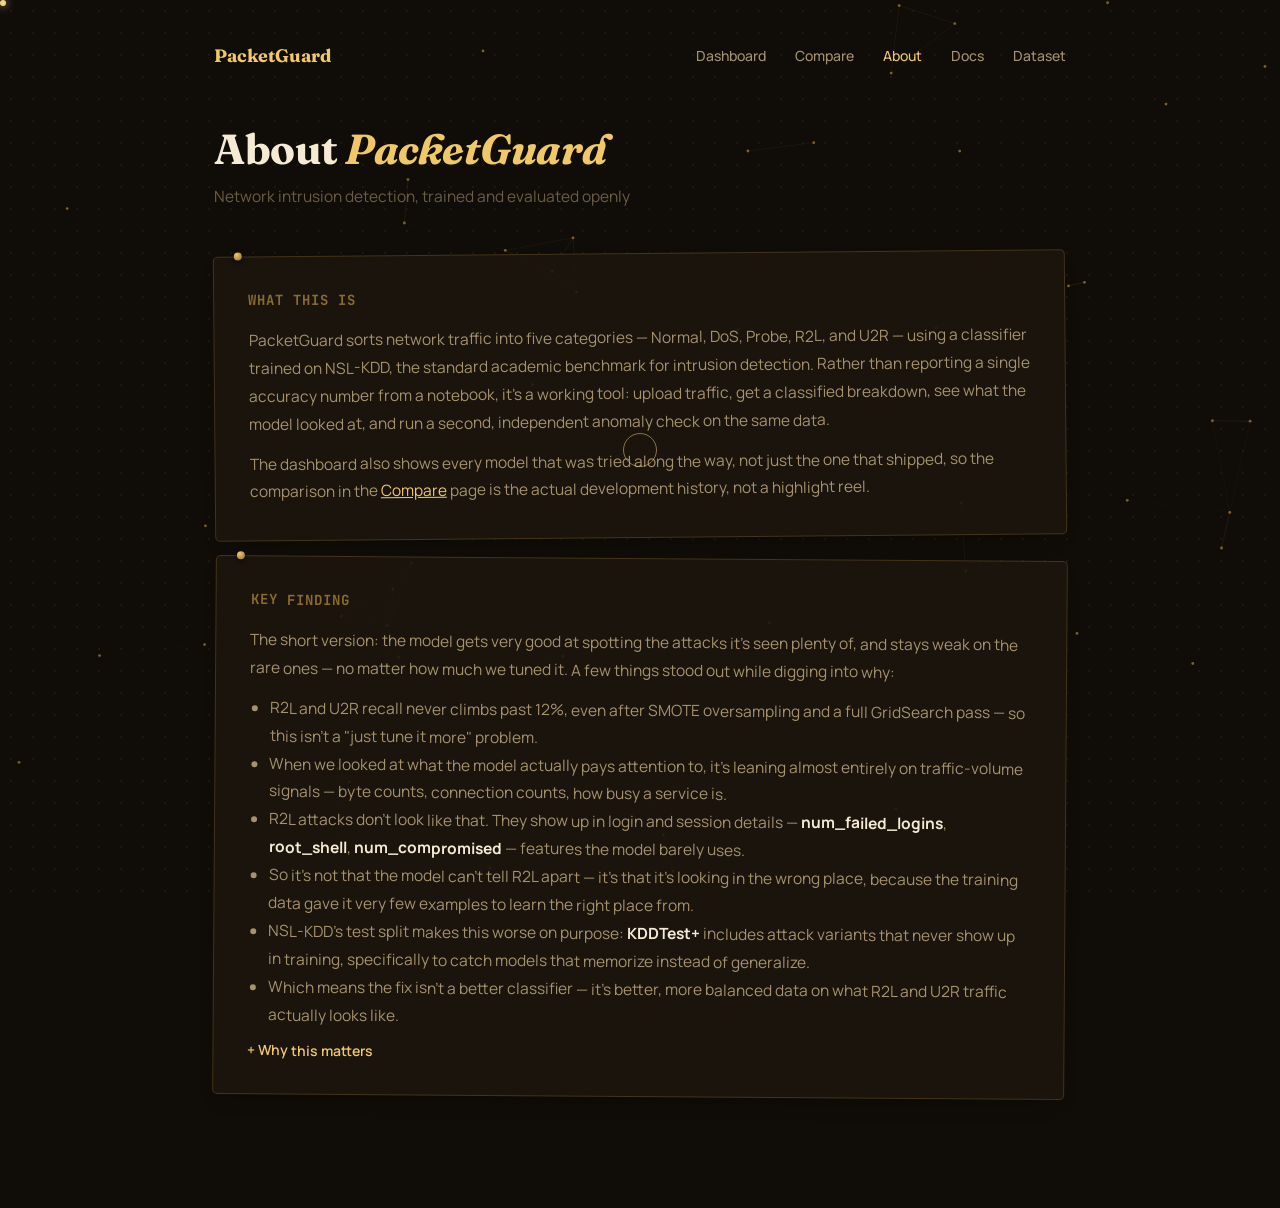
==== commit e43aa2fa: "ui improvement" ====
--- a/templates/about.html
+++ b/templates/about.html
@@ -95,6 +95,7 @@
             <a href="/compare">Compare</a>
             <a href="/about" class="active">About</a>
             <a href="/docs">Docs</a>
+            <a href="/dataset">Dataset</a>
         </div>
     </nav>
 
